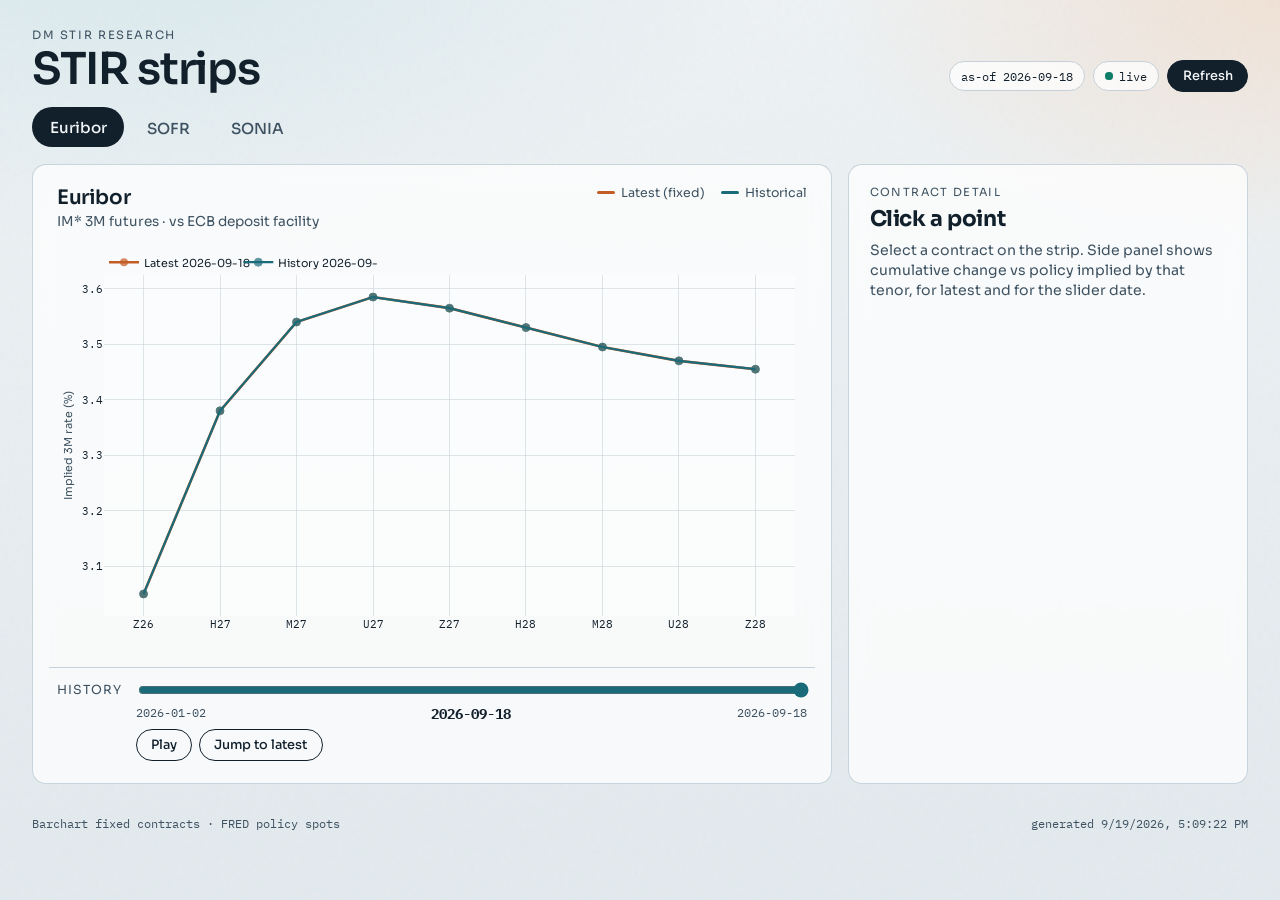
==== research/dashboard/index.html @ fdc0b3dd "Add live STIR strip dashboard with history slider Tabbed Euribor/SOFR/SONIA view: latest curve fixed" ====
<!DOCTYPE html>
<html lang="en">
<head>
  <meta charset="utf-8" />
  <meta name="viewport" content="width=device-width, initial-scale=1" />
  <title>STIR strips — live</title>
  <link rel="preconnect" href="https://fonts.googleapis.com" />
  <link rel="preconnect" href="https://fonts.gstatic.com" crossorigin />
  <link href="https://fonts.googleapis.com/css2?family=IBM+Plex+Mono:wght@400;500;600&family=Sora:wght@400;500;600;700&display=swap" rel="stylesheet" />
  <script src="https://cdn.plot.ly/plotly-2.35.2.min.js"></script>
  <link rel="stylesheet" href="styles.css" />
</head>
<body>
  <div class="grain" aria-hidden="true"></div>
  <header class="top">
    <div class="brand-block">
      <p class="eyebrow">DM STIR research</p>
      <h1>STIR strips</h1>
    </div>
    <div class="top-meta">
      <div class="pill" id="asofPill">as-of —</div>
      <div class="pill live" id="livePill"><span class="dot"></span> live</div>
      <button type="button" class="btn" id="refreshBtn" title="Reload curves.json">Refresh</button>
    </div>
  </header>

  <nav class="tabs" role="tablist" aria-label="Curve">
    <button class="tab active" data-curve="EURIBOR" role="tab" aria-selected="true">Euribor</button>
    <button class="tab" data-curve="SOFR" role="tab" aria-selected="false">SOFR</button>
    <button class="tab" data-curve="SONIA" role="tab" aria-selected="false">SONIA</button>
  </nav>

  <main class="stage">
    <section class="chart-panel">
      <div class="chart-head">
        <div>
          <h2 id="curveTitle">Euribor</h2>
          <p class="sub" id="curveSub">3M futures · rate %</p>
        </div>
        <div class="legend">
          <span class="leg latest"><i></i> Latest (fixed)</span>
          <span class="leg hist"><i></i> Historical</span>
        </div>
      </div>
      <div id="chart" class="chart"></div>
      <div class="slider-row">
        <label for="dateSlider">History</label>
        <input type="range" id="dateSlider" min="0" max="1" value="1" step="1" />
        <div class="slider-dates">
          <span id="sliderStart">—</span>
          <strong id="sliderDate">—</strong>
          <span id="sliderEnd">—</span>
        </div>
        <div class="transport">
          <button type="button" class="btn ghost" id="playBtn">Play</button>
          <button type="button" class="btn ghost" id="toLatestBtn">Jump to latest</button>
        </div>
      </div>
    </section>

    <aside class="side" id="sidePanel">
      <p class="side-eyebrow">Contract detail</p>
      <h3 id="sideTitle">Click a point</h3>
      <p class="side-hint" id="sideHint">
        Select a contract on the strip. Side panel shows cumulative change vs
        policy implied by that tenor, for latest and for the slider date.
      </p>
      <div id="sideBody" class="side-body hidden">
        <div class="kv">
          <span>Symbol</span><strong id="kvSymbol">—</strong>
          <span>Contract</span><strong id="kvContract">—</strong>
          <span>Policy</span><strong id="kvPolicy">—</strong>
        </div>

        <div class="block">
          <h4>Latest <span id="blkLatestDate" class="muted"></span></h4>
          <div class="metric">
            <span>Implied 3M rate</span>
            <strong id="mLatestRate">—</strong>
          </div>
          <div class="metric">
            <span>Policy spot</span>
            <strong id="mLatestSpot">—</strong>
          </div>
          <div class="metric accent">
            <span>Cumul. vs policy</span>
            <strong id="mLatestCumul">—</strong>
          </div>
        </div>

        <div class="block">
          <h4>Historical <span id="blkHistDate" class="muted"></span></h4>
          <div class="metric">
            <span>Implied 3M rate</span>
            <strong id="mHistRate">—</strong>
          </div>
          <div class="metric">
            <span>Policy spot then</span>
            <strong id="mHistSpot">—</strong>
          </div>
          <div class="metric accent">
            <span>Cumul. vs policy then</span>
            <strong id="mHistCumul">—</strong>
          </div>
        </div>

        <div class="block delta">
          <h4>Δ priced change</h4>
          <p class="delta-explain">
            (latest cumul − policy) − (historical cumul − policy then)
          </p>
          <div class="metric big">
            <span>Difference</span>
            <strong id="mDiff">—</strong>
          </div>
          <p class="delta-note" id="deltaNote"></p>
        </div>
      </div>
    </aside>
  </main>

  <footer class="foot">
    <span id="footSource">Barchart fixed contracts · FRED policy spots</span>
    <span id="footUpdated">—</span>
  </footer>

  <script src="app.js"></script>
</body>
</html>
---- research/dashboard/styles.css ----
:root {
  --ink: #12202c;
  --ink-soft: #3d5160;
  --paper: #eef2f4;
  --paper-2: #e3eaee;
  --line: #c5d0d8;
  --latest: #c45c26;
  --hist: #1a6b7a;
  --accent: #0e7c66;
  --warn: #9b2c2c;
  --card: rgba(255, 255, 255, 0.72);
  --mono: "IBM Plex Mono", ui-monospace, monospace;
  --sans: "Sora", system-ui, sans-serif;
  --radius: 14px;
}

* { box-sizing: border-box; }

html, body {
  margin: 0;
  min-height: 100%;
  color: var(--ink);
  font-family: var(--sans);
  background:
    radial-gradient(1200px 600px at 10% -10%, #d7e8ec 0%, transparent 55%),
    radial-gradient(900px 500px at 100% 0%, #f0e2d6 0%, transparent 50%),
    linear-gradient(180deg, var(--paper) 0%, var(--paper-2) 100%);
}

.grain {
  pointer-events: none;
  position: fixed;
  inset: 0;
  opacity: 0.035;
  background-image: url("data:image/svg+xml,%3Csvg viewBox='0 0 200 200' xmlns='http://www.w3.org/2000/svg'%3E%3Cfilter id='n'%3E%3CfeTurbulence type='fractalNoise' baseFrequency='0.85' numOctaves='4' stitchTiles='stitch'/%3E%3C/filter%3E%3Crect width='100%25' height='100%25' filter='url(%23n)'/%3E%3C/svg%3E");
  z-index: 0;
}

.top, .tabs, .stage, .foot { position: relative; z-index: 1; }

.top {
  display: flex;
  justify-content: space-between;
  align-items: flex-end;
  gap: 1.5rem;
  padding: 1.75rem 2rem 1rem;
}

.eyebrow {
  margin: 0 0 0.25rem;
  font-size: 0.72rem;
  letter-spacing: 0.14em;
  text-transform: uppercase;
  color: var(--ink-soft);
}

.brand-block h1 {
  margin: 0;
  font-size: clamp(2rem, 4vw, 2.75rem);
  font-weight: 600;
  letter-spacing: -0.03em;
  line-height: 1.05;
}

.top-meta { display: flex; gap: 0.5rem; align-items: center; flex-wrap: wrap; }

.pill {
  font-family: var(--mono);
  font-size: 0.75rem;
  padding: 0.4rem 0.7rem;
  border: 1px solid var(--line);
  border-radius: 999px;
  background: var(--card);
  backdrop-filter: blur(8px);
}

.pill.live { display: inline-flex; align-items: center; gap: 0.4rem; }
.pill.live .dot {
  width: 0.45rem; height: 0.45rem; border-radius: 50%;
  background: var(--accent);
  box-shadow: 0 0 0 0 rgba(14, 124, 102, 0.5);
  animation: pulse 2s infinite;
}
.pill.live.stale .dot { background: #b45309; animation: none; }

@keyframes pulse {
  0% { box-shadow: 0 0 0 0 rgba(14, 124, 102, 0.45); }
  70% { box-shadow: 0 0 0 8px rgba(14, 124, 102, 0); }
  100% { box-shadow: 0 0 0 0 rgba(14, 124, 102, 0); }
}

.btn {
  font-family: var(--sans);
  font-size: 0.8rem;
  font-weight: 500;
  border: 1px solid var(--ink);
  background: var(--ink);
  color: #f5f7f8;
  border-radius: 999px;
  padding: 0.45rem 0.9rem;
  cursor: pointer;
}
.btn:hover { opacity: 0.9; }
.btn.ghost {
  background: transparent;
  color: var(--ink);
}
.btn:disabled { opacity: 0.4; cursor: default; }

.tabs {
  display: flex;
  gap: 0.35rem;
  padding: 0 2rem 1rem;
}

.tab {
  font-family: var(--sans);
  font-size: 0.95rem;
  font-weight: 500;
  border: none;
  background: transparent;
  color: var(--ink-soft);
  padding: 0.65rem 1.1rem;
  border-radius: 999px;
  cursor: pointer;
  transition: background 160ms ease, color 160ms ease, transform 160ms ease;
}
.tab:hover { color: var(--ink); background: rgba(255,255,255,0.45); }
.tab.active {
  background: var(--ink);
  color: #f3f6f7;
  transform: translateY(-1px);
}

.stage {
  display: grid;
  grid-template-columns: minmax(0, 1.7fr) minmax(280px, 0.85fr);
  gap: 1rem;
  padding: 0 2rem 1.5rem;
  align-items: stretch;
}

.chart-panel, .side {
  background: var(--card);
  border: 1px solid rgba(197, 208, 216, 0.9);
  border-radius: var(--radius);
  backdrop-filter: blur(10px);
}

.chart-panel { padding: 1rem 1rem 1.1rem; display: flex; flex-direction: column; min-height: 620px; }

.chart-head {
  display: flex;
  justify-content: space-between;
  align-items: flex-start;
  gap: 1rem;
  padding: 0.25rem 0.5rem 0.5rem;
}
.chart-head h2 { margin: 0; font-size: 1.25rem; font-weight: 600; letter-spacing: -0.02em; }
.sub { margin: 0.2rem 0 0; color: var(--ink-soft); font-size: 0.85rem; }

.legend { display: flex; gap: 1rem; font-size: 0.78rem; color: var(--ink-soft); }
.leg { display: inline-flex; align-items: center; gap: 0.4rem; }
.leg i { width: 1.1rem; height: 3px; border-radius: 2px; display: inline-block; }
.leg.latest i { background: var(--latest); }
.leg.hist i { background: var(--hist); }

.chart { flex: 1; min-height: 420px; }

.slider-row {
  display: grid;
  grid-template-columns: auto 1fr;
  grid-template-areas:
    "label slider"
    ". dates"
    ". transport";
  gap: 0.35rem 0.85rem;
  align-items: center;
  padding: 0.75rem 0.5rem 0.25rem;
  border-top: 1px solid var(--line);
  margin-top: 0.35rem;
}
.slider-row label { grid-area: label; font-size: 0.78rem; text-transform: uppercase; letter-spacing: 0.08em; color: var(--ink-soft); }
#dateSlider { grid-area: slider; width: 100%; accent-color: var(--hist); }
.slider-dates {
  grid-area: dates;
  display: flex;
  justify-content: space-between;
  font-family: var(--mono);
  font-size: 0.72rem;
  color: var(--ink-soft);
}
.slider-dates strong { color: var(--ink); font-size: 0.85rem; }
.transport { grid-area: transport; display: flex; gap: 0.4rem; }

.side { padding: 1.25rem 1.3rem; }
.side-eyebrow {
  margin: 0;
  font-size: 0.7rem;
  letter-spacing: 0.12em;
  text-transform: uppercase;
  color: var(--ink-soft);
}
.side h3 {
  margin: 0.35rem 0 0.5rem;
  font-size: 1.35rem;
  letter-spacing: -0.02em;
}
.side-hint { margin: 0; color: var(--ink-soft); font-size: 0.88rem; line-height: 1.45; }
.side-body.hidden { display: none; }
.side-body { margin-top: 1rem; animation: fadeIn 220ms ease; }

@keyframes fadeIn {
  from { opacity: 0; transform: translateY(6px); }
  to { opacity: 1; transform: none; }
}

.kv {
  display: grid;
  grid-template-columns: auto 1fr;
  gap: 0.35rem 0.85rem;
  font-size: 0.85rem;
  padding-bottom: 0.9rem;
  border-bottom: 1px solid var(--line);
  margin-bottom: 0.9rem;
}
.kv span { color: var(--ink-soft); }
.kv strong { font-family: var(--mono); font-weight: 500; text-align: right; }

.block { margin-bottom: 1rem; }
.block h4 {
  margin: 0 0 0.55rem;
  font-size: 0.78rem;
  letter-spacing: 0.08em;
  text-transform: uppercase;
  color: var(--ink-soft);
}
.muted { font-family: var(--mono); text-transform: none; letter-spacing: 0; font-weight: 400; margin-left: 0.35rem; }

.metric {
  display: flex;
  justify-content: space-between;
  gap: 1rem;
  padding: 0.35rem 0;
  font-size: 0.9rem;
}
.metric span { color: var(--ink-soft); }
.metric strong { font-family: var(--mono); font-weight: 500; }
.metric.accent strong { color: var(--hist); font-size: 1.02rem; }
.metric.big { padding: 0.6rem 0; }
.metric.big strong { font-size: 1.45rem; letter-spacing: -0.02em; }

.block.delta {
  border-top: 1px solid var(--line);
  padding-top: 0.85rem;
}
.delta-explain, .delta-note {
  margin: 0 0 0.55rem;
  font-size: 0.78rem;
  color: var(--ink-soft);
  line-height: 1.4;
}
.delta-note { margin-top: 0.35rem; }

.pos { color: var(--accent) !important; }
.neg { color: var(--warn) !important; }

.foot {
  display: flex;
  justify-content: space-between;
  gap: 1rem;
  padding: 0.5rem 2rem 1.5rem;
  font-size: 0.75rem;
  color: var(--ink-soft);
  font-family: var(--mono);
}

@media (max-width: 960px) {
  .stage { grid-template-columns: 1fr; }
  .top { flex-direction: column; align-items: flex-start; }
  .chart-panel { min-height: 520px; }
}
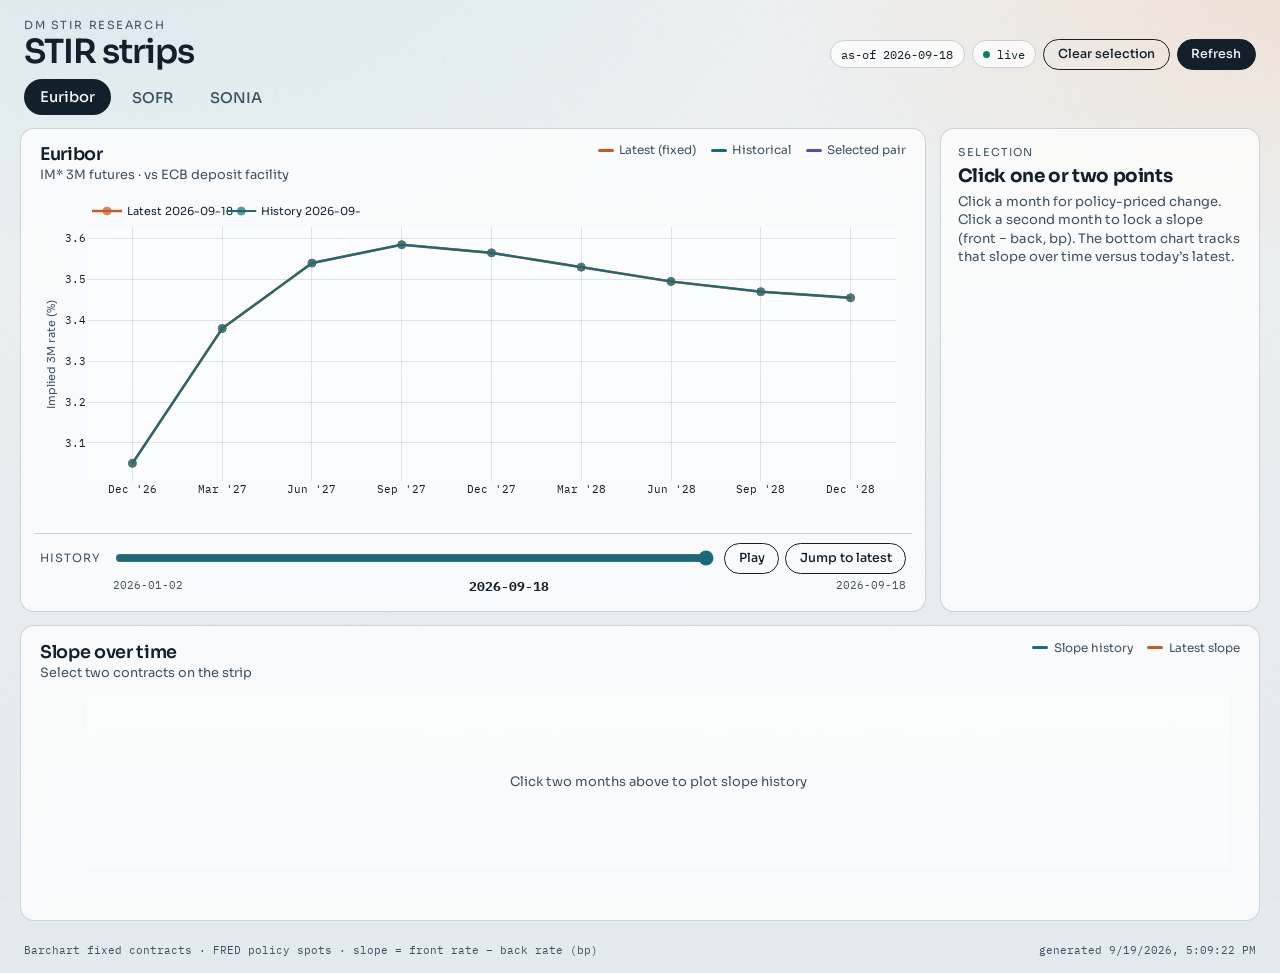
==== commit ec90a8cd: "Dashboard: two-point slopes, month labels, wide layout Click two contracts to lock a front−back slop" ====
--- a/research/dashboard/index.html
+++ b/research/dashboard/index.html
@@ -20,6 +20,7 @@
     <div class="top-meta">
       <div class="pill" id="asofPill">as-of —</div>
       <div class="pill live" id="livePill"><span class="dot"></span> live</div>
+      <button type="button" class="btn ghost" id="clearSelBtn">Clear selection</button>
       <button type="button" class="btn" id="refreshBtn" title="Reload curves.json">Refresh</button>
     </div>
   </header>
@@ -31,7 +32,7 @@
   </nav>
 
   <main class="stage">
-    <section class="chart-panel">
+    <section class="chart-panel strip-panel">
       <div class="chart-head">
         <div>
           <h2 id="curveTitle">Euribor</h2>
@@ -40,6 +41,7 @@
         <div class="legend">
           <span class="leg latest"><i></i> Latest (fixed)</span>
           <span class="leg hist"><i></i> Historical</span>
+          <span class="leg pair"><i></i> Selected pair</span>
         </div>
       </div>
       <div id="chart" class="chart"></div>
@@ -59,68 +61,78 @@
     </section>
 
     <aside class="side" id="sidePanel">
-      <p class="side-eyebrow">Contract detail</p>
-      <h3 id="sideTitle">Click a point</h3>
+      <p class="side-eyebrow" id="sideEyebrow">Selection</p>
+      <h3 id="sideTitle">Click one or two points</h3>
       <p class="side-hint" id="sideHint">
-        Select a contract on the strip. Side panel shows cumulative change vs
-        policy implied by that tenor, for latest and for the slider date.
+        Click a month for policy-priced change. Click a second month to lock a
+        slope (front − back, bp). The bottom chart tracks that slope over time
+        versus today’s latest.
       </p>
-      <div id="sideBody" class="side-body hidden">
+
+      <div id="sideSingle" class="side-body hidden">
         <div class="kv">
           <span>Symbol</span><strong id="kvSymbol">—</strong>
           <span>Contract</span><strong id="kvContract">—</strong>
           <span>Policy</span><strong id="kvPolicy">—</strong>
         </div>
-
         <div class="block">
           <h4>Latest <span id="blkLatestDate" class="muted"></span></h4>
-          <div class="metric">
-            <span>Implied 3M rate</span>
-            <strong id="mLatestRate">—</strong>
-          </div>
-          <div class="metric">
-            <span>Policy spot</span>
-            <strong id="mLatestSpot">—</strong>
-          </div>
-          <div class="metric accent">
-            <span>Cumul. vs policy</span>
-            <strong id="mLatestCumul">—</strong>
-          </div>
+          <div class="metric"><span>Implied 3M rate</span><strong id="mLatestRate">—</strong></div>
+          <div class="metric"><span>Policy spot</span><strong id="mLatestSpot">—</strong></div>
+          <div class="metric accent"><span>Cumul. vs policy</span><strong id="mLatestCumul">—</strong></div>
         </div>
-
         <div class="block">
           <h4>Historical <span id="blkHistDate" class="muted"></span></h4>
-          <div class="metric">
-            <span>Implied 3M rate</span>
-            <strong id="mHistRate">—</strong>
-          </div>
-          <div class="metric">
-            <span>Policy spot then</span>
-            <strong id="mHistSpot">—</strong>
-          </div>
-          <div class="metric accent">
-            <span>Cumul. vs policy then</span>
-            <strong id="mHistCumul">—</strong>
-          </div>
+          <div class="metric"><span>Implied 3M rate</span><strong id="mHistRate">—</strong></div>
+          <div class="metric"><span>Policy spot then</span><strong id="mHistSpot">—</strong></div>
+          <div class="metric accent"><span>Cumul. vs policy then</span><strong id="mHistCumul">—</strong></div>
         </div>
-
         <div class="block delta">
           <h4>Δ priced change</h4>
-          <p class="delta-explain">
-            (latest cumul − policy) − (historical cumul − policy then)
-          </p>
-          <div class="metric big">
-            <span>Difference</span>
-            <strong id="mDiff">—</strong>
-          </div>
+          <div class="metric big"><span>Difference</span><strong id="mDiff">—</strong></div>
           <p class="delta-note" id="deltaNote"></p>
         </div>
       </div>
+
+      <div id="sidePair" class="side-body hidden">
+        <div class="kv">
+          <span>Front</span><strong id="kvFront">—</strong>
+          <span>Back</span><strong id="kvBack">—</strong>
+          <span>Convention</span><strong>front − back (bp)</strong>
+        </div>
+        <div class="block">
+          <h4>Slope on latest curve <span id="blkSlopeLatestDate" class="muted"></span></h4>
+          <div class="metric big"><span>Latest slope</span><strong id="mSlopeLatest">—</strong></div>
+        </div>
+        <div class="block">
+          <h4>Slope on historical date <span id="blkSlopeHistDate" class="muted"></span></h4>
+          <div class="metric big"><span>Historical slope</span><strong id="mSlopeHist">—</strong></div>
+        </div>
+        <div class="block delta">
+          <h4>Δ slope (latest − historical)</h4>
+          <div class="metric big"><span>Change</span><strong id="mSlopeDiff">—</strong></div>
+          <p class="delta-note" id="slopeNote"></p>
+        </div>
+      </div>
     </aside>
+
+    <section class="chart-panel slope-panel">
+      <div class="chart-head">
+        <div>
+          <h2 id="slopeTitle">Slope over time</h2>
+          <p class="sub" id="slopeSub">Select two contracts on the strip</p>
+        </div>
+        <div class="legend">
+          <span class="leg hist"><i></i> Slope history</span>
+          <span class="leg latest"><i></i> Latest slope</span>
+        </div>
+      </div>
+      <div id="slopeChart" class="chart slope-chart"></div>
+    </section>
   </main>
 
   <footer class="foot">
-    <span id="footSource">Barchart fixed contracts · FRED policy spots</span>
+    <span id="footSource">Barchart fixed contracts · FRED policy spots · slope = front rate − back rate (bp)</span>
     <span id="footUpdated">—</span>
   </footer>
 
--- a/research/dashboard/styles.css
+++ b/research/dashboard/styles.css
@@ -6,6 +6,7 @@
   --line: #c5d0d8;
   --latest: #c45c26;
   --hist: #1a6b7a;
+  --pair: #5b4db8;
   --accent: #0e7c66;
   --warn: #9b2c2c;
   --card: rgba(255, 255, 255, 0.72);
@@ -22,8 +23,8 @@
   color: var(--ink);
   font-family: var(--sans);
   background:
-    radial-gradient(1200px 600px at 10% -10%, #d7e8ec 0%, transparent 55%),
-    radial-gradient(900px 500px at 100% 0%, #f0e2d6 0%, transparent 50%),
+    radial-gradient(1400px 700px at 8% -12%, #d7e8ec 0%, transparent 55%),
+    radial-gradient(1100px 560px at 100% 0%, #f0e2d6 0%, transparent 48%),
     linear-gradient(180deg, var(--paper) 0%, var(--paper-2) 100%);
 }
 
@@ -43,12 +44,12 @@
   justify-content: space-between;
   align-items: flex-end;
   gap: 1.5rem;
-  padding: 1.75rem 2rem 1rem;
+  padding: 1.1rem 1.5rem 0.65rem;
 }
 
 .eyebrow {
-  margin: 0 0 0.25rem;
-  font-size: 0.72rem;
+  margin: 0 0 0.2rem;
+  font-size: 0.7rem;
   letter-spacing: 0.14em;
   text-transform: uppercase;
   color: var(--ink-soft);
@@ -56,18 +57,18 @@
 
 .brand-block h1 {
   margin: 0;
-  font-size: clamp(2rem, 4vw, 2.75rem);
+  font-size: clamp(1.6rem, 2.6vw, 2.2rem);
   font-weight: 600;
   letter-spacing: -0.03em;
   line-height: 1.05;
 }
 
-.top-meta { display: flex; gap: 0.5rem; align-items: center; flex-wrap: wrap; }
+.top-meta { display: flex; gap: 0.45rem; align-items: center; flex-wrap: wrap; }
 
 .pill {
   font-family: var(--mono);
-  font-size: 0.75rem;
-  padding: 0.4rem 0.7rem;
+  font-size: 0.72rem;
+  padding: 0.35rem 0.65rem;
   border: 1px solid var(--line);
   border-radius: 999px;
   background: var(--card);
@@ -91,36 +92,33 @@
 
 .btn {
   font-family: var(--sans);
-  font-size: 0.8rem;
+  font-size: 0.78rem;
   font-weight: 500;
   border: 1px solid var(--ink);
   background: var(--ink);
   color: #f5f7f8;
   border-radius: 999px;
-  padding: 0.45rem 0.9rem;
+  padding: 0.4rem 0.85rem;
   cursor: pointer;
 }
 .btn:hover { opacity: 0.9; }
-.btn.ghost {
-  background: transparent;
-  color: var(--ink);
-}
+.btn.ghost { background: transparent; color: var(--ink); }
 .btn:disabled { opacity: 0.4; cursor: default; }
 
 .tabs {
   display: flex;
-  gap: 0.35rem;
-  padding: 0 2rem 1rem;
+  gap: 0.3rem;
+  padding: 0 1.5rem 0.75rem;
 }
 
 .tab {
   font-family: var(--sans);
-  font-size: 0.95rem;
+  font-size: 0.92rem;
   font-weight: 500;
   border: none;
   background: transparent;
   color: var(--ink-soft);
-  padding: 0.65rem 1.1rem;
+  padding: 0.55rem 1rem;
   border-radius: 999px;
   cursor: pointer;
   transition: background 160ms ease, color 160ms ease, transform 160ms ease;
@@ -132,13 +130,23 @@
   transform: translateY(-1px);
 }
 
+/* Wide horizontal layout: strip | side, then slope full width */
 .stage {
   display: grid;
-  grid-template-columns: minmax(0, 1.7fr) minmax(280px, 0.85fr);
-  gap: 1rem;
-  padding: 0 2rem 1.5rem;
-  align-items: stretch;
-}
+  grid-template-columns: minmax(0, 1fr) 320px;
+  grid-template-rows: auto auto;
+  grid-template-areas:
+    "strip side"
+    "slope slope";
+  gap: 0.85rem;
+  padding: 0 1.25rem 1rem;
+  width: 100%;
+  max-width: none;
+}
+
+.strip-panel { grid-area: strip; }
+.side { grid-area: side; }
+.slope-panel { grid-area: slope; }
 
 .chart-panel, .side {
   background: var(--card);
@@ -147,68 +155,88 @@
   backdrop-filter: blur(10px);
 }
 
-.chart-panel { padding: 1rem 1rem 1.1rem; display: flex; flex-direction: column; min-height: 620px; }
+.chart-panel {
+  padding: 0.75rem 0.85rem 0.85rem;
+  display: flex;
+  flex-direction: column;
+  min-height: 0;
+}
+
+.strip-panel { min-height: 460px; }
+.slope-panel { min-height: 280px; }
 
 .chart-head {
   display: flex;
   justify-content: space-between;
   align-items: flex-start;
   gap: 1rem;
-  padding: 0.25rem 0.5rem 0.5rem;
-}
-.chart-head h2 { margin: 0; font-size: 1.25rem; font-weight: 600; letter-spacing: -0.02em; }
-.sub { margin: 0.2rem 0 0; color: var(--ink-soft); font-size: 0.85rem; }
-
-.legend { display: flex; gap: 1rem; font-size: 0.78rem; color: var(--ink-soft); }
-.leg { display: inline-flex; align-items: center; gap: 0.4rem; }
-.leg i { width: 1.1rem; height: 3px; border-radius: 2px; display: inline-block; }
+  padding: 0.15rem 0.35rem 0.35rem;
+}
+.chart-head h2 {
+  margin: 0;
+  font-size: 1.1rem;
+  font-weight: 600;
+  letter-spacing: -0.02em;
+}
+.sub { margin: 0.15rem 0 0; color: var(--ink-soft); font-size: 0.8rem; }
+
+.legend { display: flex; gap: 0.9rem; font-size: 0.74rem; color: var(--ink-soft); flex-wrap: wrap; }
+.leg { display: inline-flex; align-items: center; gap: 0.35rem; }
+.leg i { width: 1rem; height: 3px; border-radius: 2px; display: inline-block; }
 .leg.latest i { background: var(--latest); }
 .leg.hist i { background: var(--hist); }
-
-.chart { flex: 1; min-height: 420px; }
+.leg.pair i { background: var(--pair); }
+
+.chart { flex: 1; min-height: 340px; width: 100%; }
+.slope-chart { min-height: 220px; }
 
 .slider-row {
   display: grid;
-  grid-template-columns: auto 1fr;
+  grid-template-columns: auto 1fr auto;
   grid-template-areas:
-    "label slider"
-    ". dates"
-    ". transport";
-  gap: 0.35rem 0.85rem;
+    "label slider transport"
+    ". dates dates";
+  gap: 0.3rem 0.75rem;
   align-items: center;
-  padding: 0.75rem 0.5rem 0.25rem;
+  padding: 0.55rem 0.35rem 0.1rem;
   border-top: 1px solid var(--line);
-  margin-top: 0.35rem;
-}
-.slider-row label { grid-area: label; font-size: 0.78rem; text-transform: uppercase; letter-spacing: 0.08em; color: var(--ink-soft); }
+  margin-top: 0.25rem;
+}
+.slider-row label {
+  grid-area: label;
+  font-size: 0.72rem;
+  text-transform: uppercase;
+  letter-spacing: 0.08em;
+  color: var(--ink-soft);
+}
 #dateSlider { grid-area: slider; width: 100%; accent-color: var(--hist); }
 .slider-dates {
   grid-area: dates;
   display: flex;
   justify-content: space-between;
   font-family: var(--mono);
-  font-size: 0.72rem;
-  color: var(--ink-soft);
-}
-.slider-dates strong { color: var(--ink); font-size: 0.85rem; }
-.transport { grid-area: transport; display: flex; gap: 0.4rem; }
-
-.side { padding: 1.25rem 1.3rem; }
+  font-size: 0.7rem;
+  color: var(--ink-soft);
+}
+.slider-dates strong { color: var(--ink); font-size: 0.8rem; }
+.transport { grid-area: transport; display: flex; gap: 0.35rem; }
+
+.side { padding: 1rem 1.05rem; overflow: auto; max-height: 560px; }
 .side-eyebrow {
   margin: 0;
-  font-size: 0.7rem;
+  font-size: 0.68rem;
   letter-spacing: 0.12em;
   text-transform: uppercase;
   color: var(--ink-soft);
 }
 .side h3 {
-  margin: 0.35rem 0 0.5rem;
-  font-size: 1.35rem;
+  margin: 0.3rem 0 0.4rem;
+  font-size: 1.15rem;
   letter-spacing: -0.02em;
 }
-.side-hint { margin: 0; color: var(--ink-soft); font-size: 0.88rem; line-height: 1.45; }
+.side-hint { margin: 0; color: var(--ink-soft); font-size: 0.82rem; line-height: 1.4; }
 .side-body.hidden { display: none; }
-.side-body { margin-top: 1rem; animation: fadeIn 220ms ease; }
+.side-body { margin-top: 0.85rem; animation: fadeIn 220ms ease; }
 
 @keyframes fadeIn {
   from { opacity: 0; transform: translateY(6px); }
@@ -218,49 +246,54 @@
 .kv {
   display: grid;
   grid-template-columns: auto 1fr;
-  gap: 0.35rem 0.85rem;
-  font-size: 0.85rem;
-  padding-bottom: 0.9rem;
+  gap: 0.3rem 0.7rem;
+  font-size: 0.8rem;
+  padding-bottom: 0.75rem;
   border-bottom: 1px solid var(--line);
-  margin-bottom: 0.9rem;
+  margin-bottom: 0.75rem;
 }
 .kv span { color: var(--ink-soft); }
-.kv strong { font-family: var(--mono); font-weight: 500; text-align: right; }
-
-.block { margin-bottom: 1rem; }
+.kv strong { font-family: var(--mono); font-weight: 500; text-align: right; font-size: 0.78rem; }
+
+.block { margin-bottom: 0.85rem; }
 .block h4 {
-  margin: 0 0 0.55rem;
-  font-size: 0.78rem;
+  margin: 0 0 0.4rem;
+  font-size: 0.72rem;
   letter-spacing: 0.08em;
   text-transform: uppercase;
   color: var(--ink-soft);
 }
-.muted { font-family: var(--mono); text-transform: none; letter-spacing: 0; font-weight: 400; margin-left: 0.35rem; }
+.muted {
+  font-family: var(--mono);
+  text-transform: none;
+  letter-spacing: 0;
+  font-weight: 400;
+  margin-left: 0.3rem;
+}
 
 .metric {
   display: flex;
   justify-content: space-between;
-  gap: 1rem;
-  padding: 0.35rem 0;
-  font-size: 0.9rem;
+  gap: 0.75rem;
+  padding: 0.28rem 0;
+  font-size: 0.85rem;
 }
 .metric span { color: var(--ink-soft); }
 .metric strong { font-family: var(--mono); font-weight: 500; }
-.metric.accent strong { color: var(--hist); font-size: 1.02rem; }
-.metric.big { padding: 0.6rem 0; }
-.metric.big strong { font-size: 1.45rem; letter-spacing: -0.02em; }
+.metric.accent strong { color: var(--hist); }
+.metric.big { padding: 0.45rem 0; }
+.metric.big strong { font-size: 1.25rem; letter-spacing: -0.02em; }
 
 .block.delta {
   border-top: 1px solid var(--line);
-  padding-top: 0.85rem;
-}
-.delta-explain, .delta-note {
-  margin: 0 0 0.55rem;
-  font-size: 0.78rem;
-  color: var(--ink-soft);
-  line-height: 1.4;
-}
-.delta-note { margin-top: 0.35rem; }
+  padding-top: 0.7rem;
+}
+.delta-note {
+  margin: 0.3rem 0 0;
+  font-size: 0.74rem;
+  color: var(--ink-soft);
+  line-height: 1.35;
+}
 
 .pos { color: var(--accent) !important; }
 .neg { color: var(--warn) !important; }
@@ -269,14 +302,19 @@
   display: flex;
   justify-content: space-between;
   gap: 1rem;
-  padding: 0.5rem 2rem 1.5rem;
-  font-size: 0.75rem;
+  padding: 0.35rem 1.5rem 1rem;
+  font-size: 0.7rem;
   color: var(--ink-soft);
   font-family: var(--mono);
 }
 
-@media (max-width: 960px) {
-  .stage { grid-template-columns: 1fr; }
-  .top { flex-direction: column; align-items: flex-start; }
-  .chart-panel { min-height: 520px; }
-}
+@media (max-width: 1100px) {
+  .stage {
+    grid-template-columns: 1fr;
+    grid-template-areas:
+      "strip"
+      "side"
+      "slope";
+  }
+  .side { max-height: none; }
+}
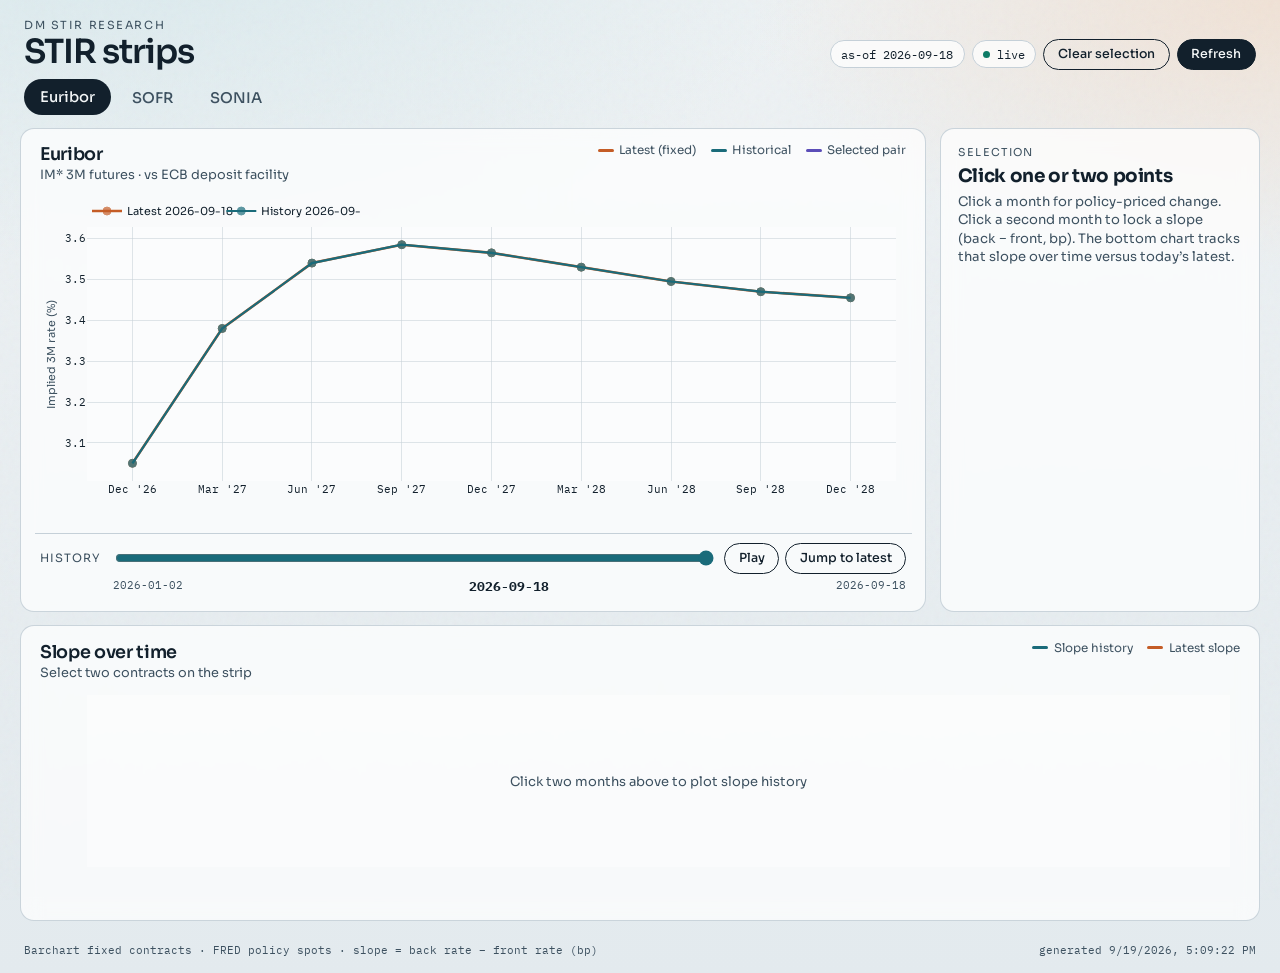
==== commit 93b501f1: "BoE M7M8 vs strip; desk spread = back − front Confirm slope convention (back − front; flatten = inve" ====
--- a/research/dashboard/index.html
+++ b/research/dashboard/index.html
@@ -65,7 +65,7 @@
       <h3 id="sideTitle">Click one or two points</h3>
       <p class="side-hint" id="sideHint">
         Click a month for policy-priced change. Click a second month to lock a
-        slope (front − back, bp). The bottom chart tracks that slope over time
+        slope (back − front, bp). The bottom chart tracks that slope over time
         versus today’s latest.
       </p>
 
@@ -98,7 +98,7 @@
         <div class="kv">
           <span>Front</span><strong id="kvFront">—</strong>
           <span>Back</span><strong id="kvBack">—</strong>
-          <span>Convention</span><strong>front − back (bp)</strong>
+          <span>Convention</span><strong>back − front (bp)</strong>
         </div>
         <div class="block">
           <h4>Slope on latest curve <span id="blkSlopeLatestDate" class="muted"></span></h4>
@@ -132,7 +132,7 @@
   </main>
 
   <footer class="foot">
-    <span id="footSource">Barchart fixed contracts · FRED policy spots · slope = front rate − back rate (bp)</span>
+    <span id="footSource">Barchart fixed contracts · FRED policy spots · slope = back rate − front rate (bp)</span>
     <span id="footUpdated">—</span>
   </footer>
 
